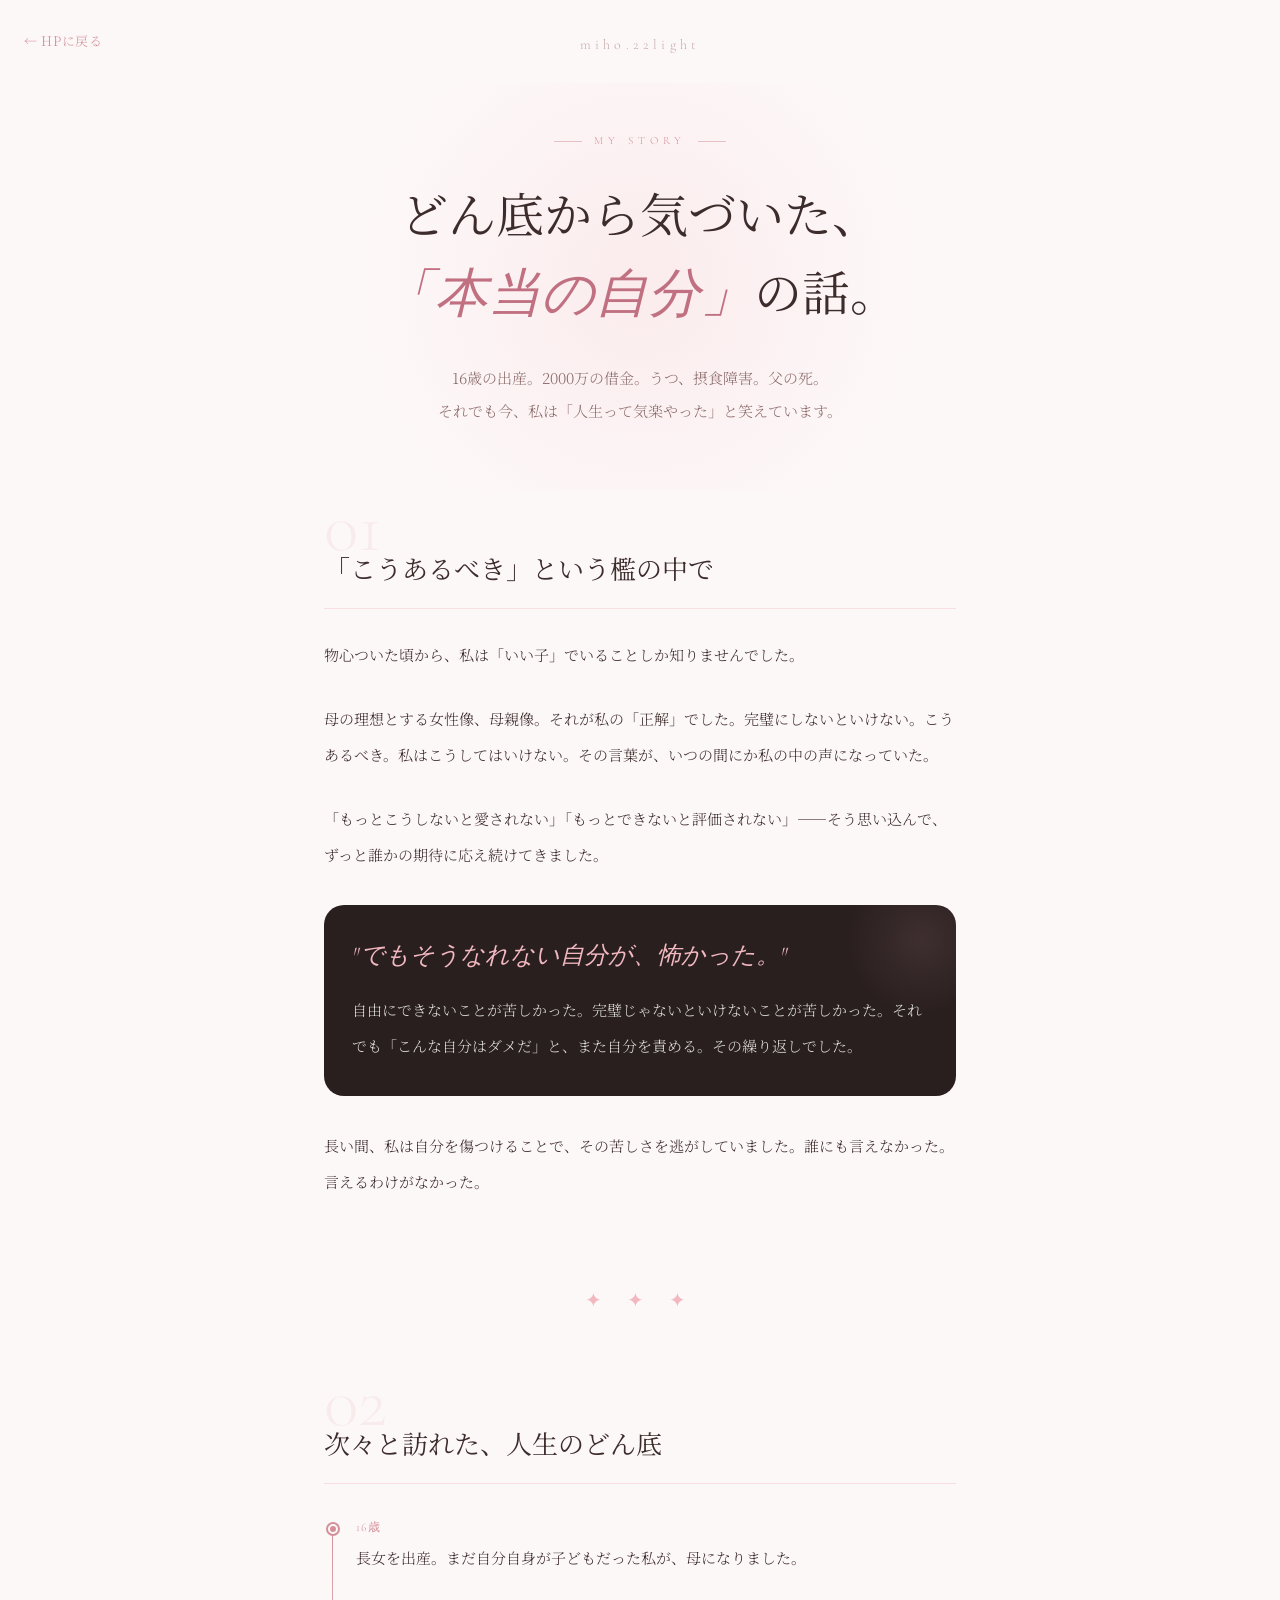
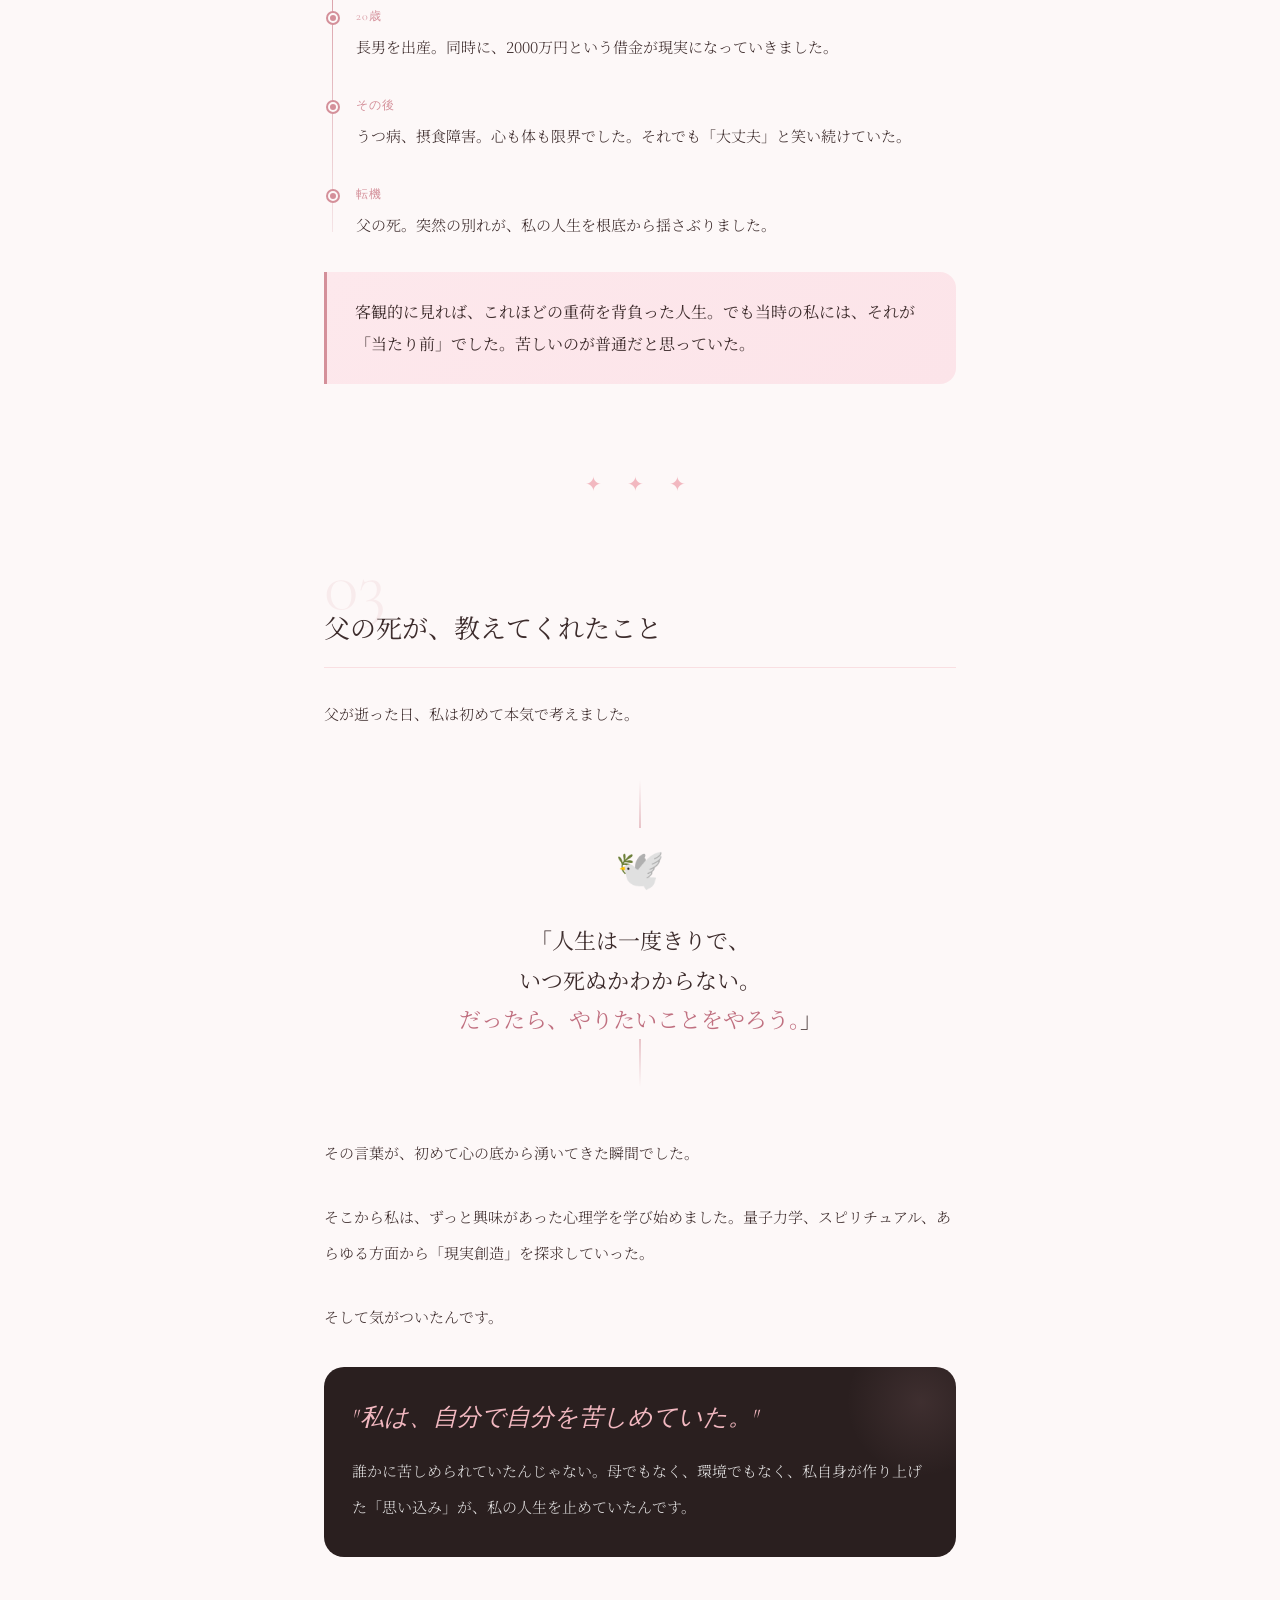
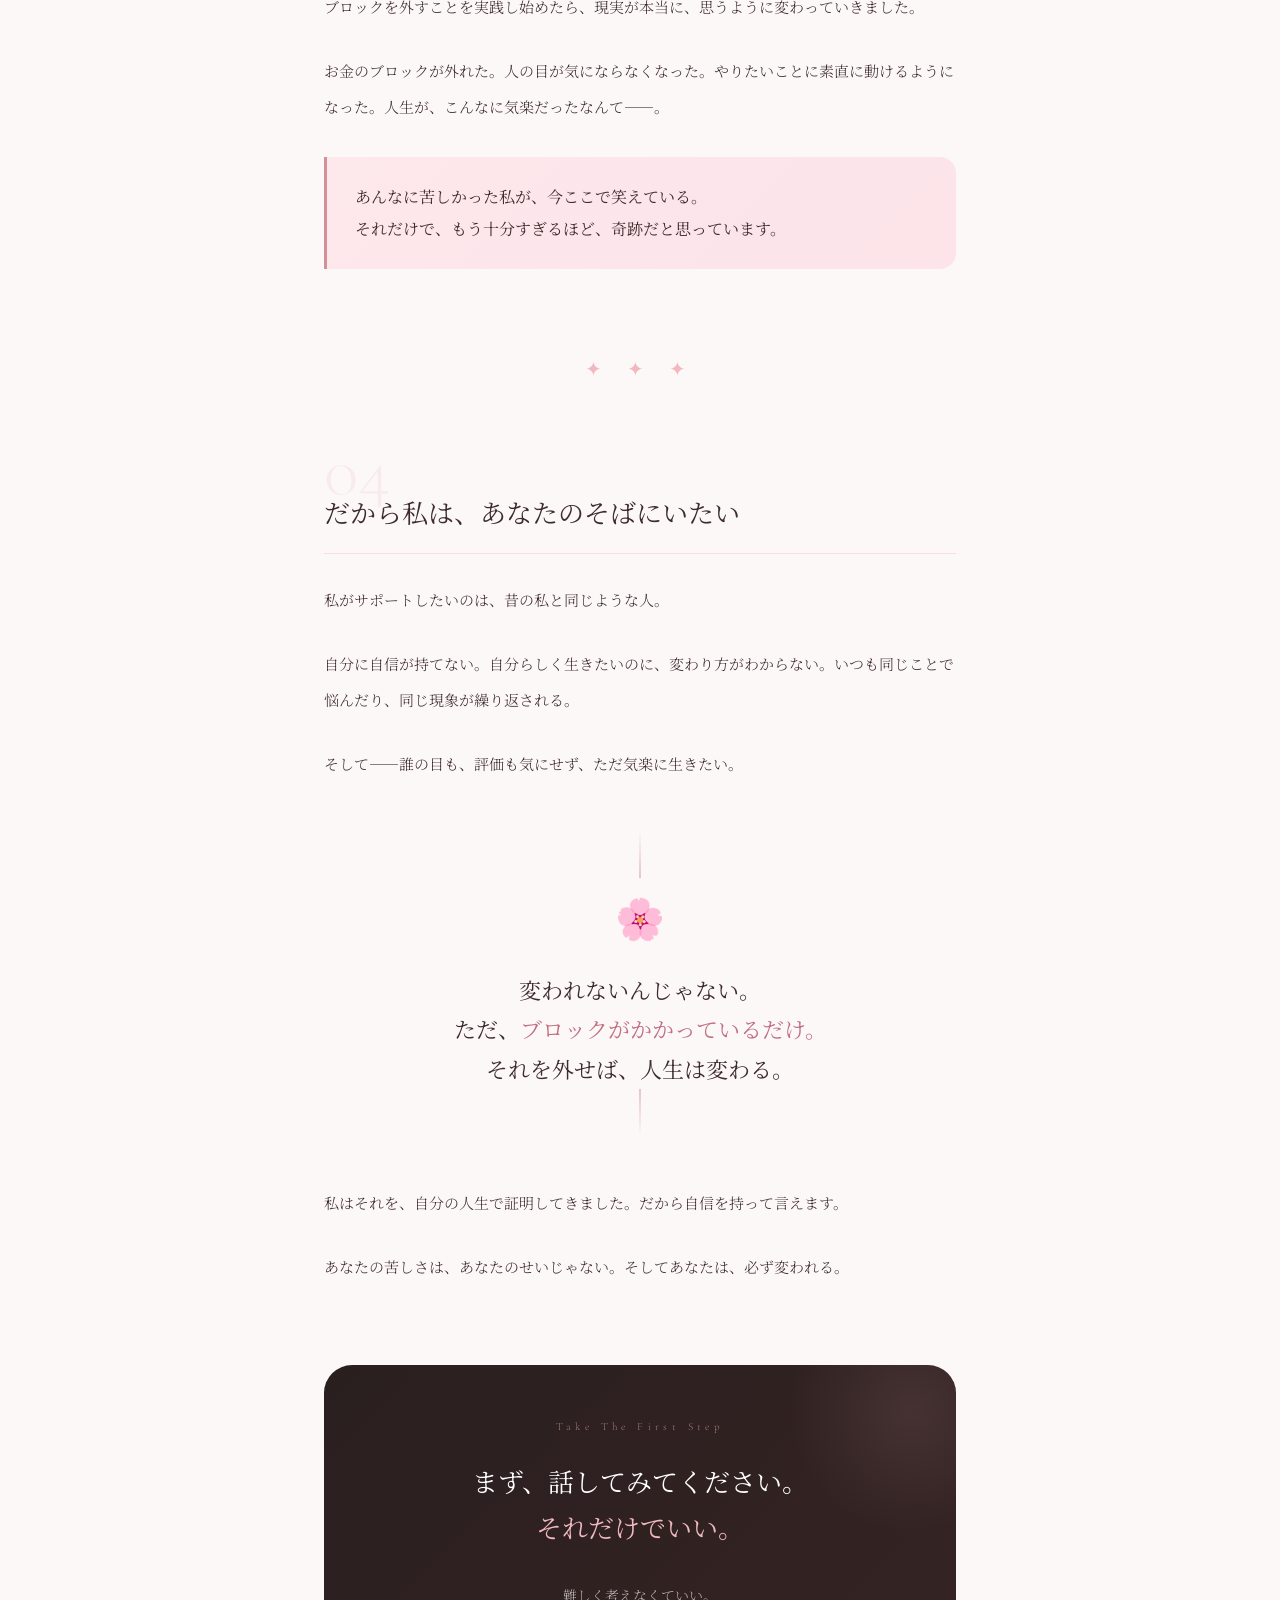
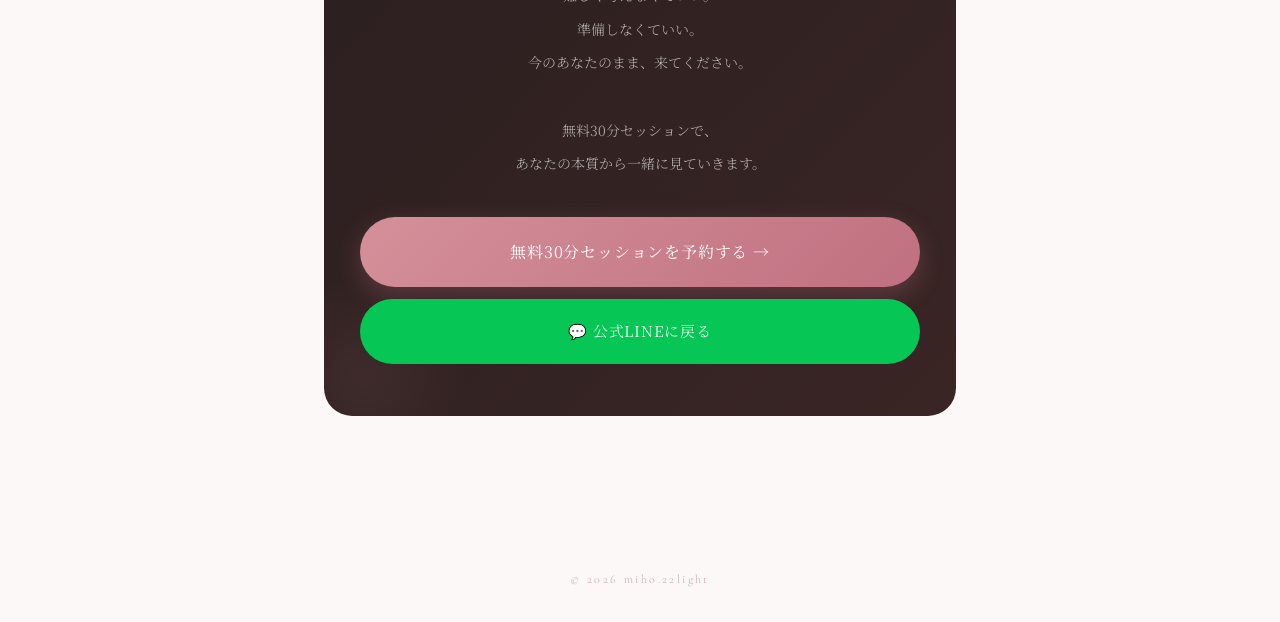
==== about.html @ 36dff0ec "add: about・session・closing・フォームURL設定" ====
<!DOCTYPE html>
<html lang="ja">
<head>
  <meta charset="UTF-8">
  <meta name="viewport" content="width=device-width, initial-scale=1.0">
  <title>私について｜miho.22light</title>
  <link rel="preconnect" href="https://fonts.googleapis.com">
  <link rel="preconnect" href="https://fonts.gstatic.com" crossorigin>
  <link href="https://fonts.googleapis.com/css2?family=Cormorant+Garamond:ital,wght@0,300;0,400;1,300;1,400&family=Noto+Serif+JP:wght@300;400;500&display=swap" rel="stylesheet">
  <style>
    :root {
      --pink-main: #F2B8C0;
      --pink-pale: #FDE8EC;
      --pink-dusty: #D4909A;
      --pink-deep: #C07080;
      --off-white: #FDF8F8;
      --text-main: #3D2C2C;
      --text-sub: #8C6B6B;
      --text-light: #C4A8A8;
      --white: #FFFFFF;
      --dark: #2A1F1F;
      --font-jp: 'Noto Serif JP', serif;
      --font-en: 'Cormorant Garamond', serif;
    }

    *, *::before, *::after { box-sizing: border-box; margin: 0; padding: 0; }
    html { scroll-behavior: smooth; }

    body {
      font-family: var(--font-jp);
      background: var(--off-white);
      color: var(--text-main);
      line-height: 1.9;
      font-weight: 300;
      overflow-x: hidden;
    }

    /* ===== ヘッダー ===== */
    .site-header {
      text-align: center;
      padding: 32px 24px 24px;
      position: relative;
    }
    .site-logo {
      font-family: var(--font-en);
      font-size: 14px;
      letter-spacing: 0.3em;
      color: var(--text-light);
    }
    .back-btn {
      position: absolute;
      left: 24px;
      top: 50%;
      transform: translateY(-50%);
      font-size: 13px;
      color: var(--pink-dusty);
      text-decoration: none;
      letter-spacing: 0.05em;
      transition: opacity 0.2s;
    }
    .back-btn:hover { opacity: 0.7; }

    /* ===== ヒーロー ===== */
    .hero {
      text-align: center;
      padding: 48px 24px 64px;
      position: relative;
      overflow: hidden;
    }
    .hero::before {
      content: '';
      position: absolute;
      top: -100px;
      left: 50%;
      transform: translateX(-50%);
      width: 600px;
      height: 600px;
      background: radial-gradient(circle, rgba(242,184,192,0.2) 0%, transparent 65%);
      border-radius: 50%;
      pointer-events: none;
    }
    .hero-en {
      font-family: var(--font-en);
      font-size: 11px;
      letter-spacing: 0.45em;
      color: var(--pink-dusty);
      text-transform: uppercase;
      display: flex;
      align-items: center;
      justify-content: center;
      gap: 12px;
      margin-bottom: 24px;
      opacity: 0;
      animation: fadeUp 0.8s ease 0.2s forwards;
    }
    .hero-en::before, .hero-en::after {
      content: '';
      display: block;
      width: 28px;
      height: 1px;
      background: var(--pink-dusty);
      opacity: 0.5;
    }
    .hero-title {
      font-size: clamp(28px, 7vw, 48px);
      font-weight: 400;
      line-height: 1.6;
      color: var(--text-main);
      margin-bottom: 24px;
      opacity: 0;
      animation: fadeUp 0.8s ease 0.4s forwards;
    }
    .hero-title em {
      font-style: italic;
      font-family: var(--font-en);
      color: var(--pink-deep);
      font-size: 1.1em;
    }
    .hero-sub {
      font-size: 15px;
      color: var(--text-sub);
      line-height: 2.2;
      max-width: 480px;
      margin: 0 auto;
      opacity: 0;
      animation: fadeUp 0.8s ease 0.6s forwards;
    }

    /* ===== メインコンテンツ ===== */
    .main {
      max-width: 680px;
      margin: 0 auto;
      padding: 0 24px 80px;
    }

    /* ===== チャプター ===== */
    .chapter {
      margin-bottom: 80px;
      opacity: 0;
      transform: translateY(24px);
      transition: opacity 0.8s ease, transform 0.8s ease;
    }
    .chapter.visible {
      opacity: 1;
      transform: translateY(0);
    }

    .chapter-label {
      font-family: var(--font-en);
      font-size: 10px;
      letter-spacing: 0.4em;
      color: var(--text-light);
      text-transform: uppercase;
      margin-bottom: 8px;
      display: block;
    }
    .chapter-num {
      font-family: var(--font-en);
      font-size: 72px;
      font-weight: 300;
      color: rgba(212,144,154,0.12);
      line-height: 1;
      margin-bottom: -16px;
      display: block;
    }
    .chapter-title {
      font-size: clamp(18px, 4vw, 26px);
      font-weight: 400;
      color: var(--text-main);
      line-height: 1.6;
      margin-bottom: 28px;
      padding-bottom: 20px;
      border-bottom: 1px solid rgba(242,184,192,0.4);
    }

    /* ===== 本文 ===== */
    .story-text {
      font-size: 15px;
      color: var(--text-main);
      line-height: 2.4;
      font-weight: 300;
    }
    .story-text p {
      margin-bottom: 28px;
    }
    .story-text p:last-child { margin-bottom: 0; }

    /* ===== 強調ブロック ===== */
    .highlight-block {
      background: linear-gradient(135deg, var(--pink-pale), #fce4e9);
      border-left: 3px solid var(--pink-dusty);
      border-radius: 0 16px 16px 0;
      padding: 24px 28px;
      margin: 32px 0;
      font-size: 16px;
      color: var(--text-main);
      line-height: 2;
      font-weight: 400;
    }

    /* ===== 暗い強調 ===== */
    .dark-block {
      background: var(--dark);
      border-radius: 20px;
      padding: 32px 28px;
      margin: 32px 0;
      color: rgba(255,255,255,0.85);
      font-size: 15px;
      line-height: 2.4;
      position: relative;
      overflow: hidden;
    }
    .dark-block::before {
      content: '';
      position: absolute;
      top: -40px;
      right: -40px;
      width: 150px;
      height: 150px;
      background: radial-gradient(circle, rgba(242,184,192,0.1) 0%, transparent 70%);
      border-radius: 50%;
    }
    .dark-block-quote {
      font-family: var(--font-en);
      font-style: italic;
      font-size: clamp(18px, 4vw, 24px);
      color: var(--pink-main);
      line-height: 1.6;
      margin-bottom: 16px;
      display: block;
    }

    /* ===== 転換点 ===== */
    .turning-point {
      text-align: center;
      padding: 48px 24px;
      margin: 48px 0;
      position: relative;
    }
    .turning-point::before {
      content: '';
      position: absolute;
      top: 0;
      left: 50%;
      transform: translateX(-50%);
      width: 1px;
      height: 48px;
      background: linear-gradient(to bottom, transparent, var(--pink-dusty));
    }
    .turning-point::after {
      content: '';
      position: absolute;
      bottom: 0;
      left: 50%;
      transform: translateX(-50%);
      width: 1px;
      height: 48px;
      background: linear-gradient(to top, transparent, var(--pink-dusty));
    }
    .turning-emoji {
      font-size: 40px;
      margin-bottom: 16px;
      display: block;
    }
    .turning-text {
      font-size: clamp(16px, 3.5vw, 22px);
      font-weight: 400;
      color: var(--text-main);
      line-height: 1.8;
    }
    .turning-text em {
      color: var(--pink-deep);
      font-style: normal;
    }

    /* ===== タイムライン ===== */
    .timeline {
      position: relative;
      padding-left: 32px;
      margin: 32px 0;
    }
    .timeline::before {
      content: '';
      position: absolute;
      left: 8px;
      top: 8px;
      bottom: 8px;
      width: 1px;
      background: linear-gradient(to bottom, var(--pink-dusty), rgba(212,144,154,0.2));
    }
    .timeline-item {
      position: relative;
      margin-bottom: 32px;
    }
    .timeline-item::before {
      content: '';
      position: absolute;
      left: -28px;
      top: 8px;
      width: 10px;
      height: 10px;
      border-radius: 50%;
      background: var(--pink-dusty);
      border: 2px solid var(--off-white);
      box-shadow: 0 0 0 2px var(--pink-dusty);
    }
    .timeline-age {
      font-family: var(--font-en);
      font-size: 12px;
      letter-spacing: 0.1em;
      color: var(--pink-dusty);
      margin-bottom: 4px;
    }
    .timeline-text {
      font-size: 15px;
      color: var(--text-main);
      line-height: 2;
    }

    /* ===== ミッションセクション ===== */
    .mission-section {
      background: linear-gradient(135deg, var(--dark), #3a2525);
      border-radius: 28px;
      padding: 52px 36px;
      text-align: center;
      margin-bottom: 40px;
      position: relative;
      overflow: hidden;
    }
    .mission-section::before {
      content: '';
      position: absolute;
      top: -80px;
      right: -80px;
      width: 250px;
      height: 250px;
      background: radial-gradient(circle, rgba(242,184,192,0.1) 0%, transparent 70%);
      border-radius: 50%;
    }
    .mission-section::after {
      content: '';
      position: absolute;
      bottom: -60px;
      left: -60px;
      width: 200px;
      height: 200px;
      background: radial-gradient(circle, rgba(212,144,154,0.08) 0%, transparent 70%);
      border-radius: 50%;
    }
    .mission-en {
      font-family: var(--font-en);
      font-size: 11px;
      letter-spacing: 0.4em;
      color: var(--pink-main);
      opacity: 0.6;
      margin-bottom: 20px;
      display: block;
    }
    .mission-title {
      font-size: clamp(18px, 4vw, 26px);
      font-weight: 400;
      color: white;
      line-height: 1.8;
      margin-bottom: 28px;
    }
    .mission-title em {
      color: var(--pink-main);
      font-style: normal;
    }
    .mission-text {
      font-size: 14px;
      color: rgba(255,255,255,0.65);
      line-height: 2.4;
      margin-bottom: 36px;
    }

    /* ===== CTA ===== */
    .btn-primary {
      display: block;
      width: 100%;
      background: linear-gradient(135deg, var(--pink-dusty), var(--pink-deep));
      color: white;
      padding: 20px 32px;
      border-radius: 50px;
      font-size: 16px;
      font-weight: 400;
      border: none;
      cursor: pointer;
      transition: all 0.3s ease;
      text-decoration: none;
      letter-spacing: 0.05em;
      box-shadow: 0 8px 24px rgba(192,112,128,0.3);
      position: relative;
      z-index: 1;
    }
    .btn-primary:hover {
      transform: translateY(-2px);
      box-shadow: 0 12px 32px rgba(192,112,128,0.4);
    }
    .btn-line {
      display: block;
      width: 100%;
      background: #06C755;
      color: white;
      padding: 18px 32px;
      border-radius: 50px;
      font-size: 15px;
      border: none;
      cursor: pointer;
      transition: all 0.3s;
      margin-top: 12px;
      text-decoration: none;
      letter-spacing: 0.05em;
      position: relative;
      z-index: 1;
    }
    .btn-line:hover { background: #05b84d; transform: translateY(-1px); }

    /* ===== 区切り ===== */
    .divider {
      text-align: center;
      margin: 48px 0;
      color: var(--pink-main);
      font-size: 20px;
      letter-spacing: 0.5em;
    }

    /* ===== フッター ===== */
    .footer {
      text-align: center;
      padding: 32px 0;
      font-family: var(--font-en);
      font-size: 12px;
      letter-spacing: 0.2em;
      color: var(--text-light);
    }

    /* ===== アニメーション ===== */
    @keyframes fadeUp {
      from { opacity: 0; transform: translateY(16px); }
      to { opacity: 1; transform: translateY(0); }
    }
  </style>
</head>
<body>

  <header class="site-header">
    <a href="https://miho22light.vercel.app" class="back-btn">← HPに戻る</a>
    <div class="site-logo">miho.22light</div>
  </header>

  <!-- ヒーロー -->
  <div class="hero">
    <div class="hero-en">My Story</div>
    <h1 class="hero-title">
      どん底から気づいた、<br>
      <em>「本当の自分」</em>の話。
    </h1>
    <p class="hero-sub">
      16歳の出産。2000万の借金。うつ、摂食障害。父の死。<br>
      それでも今、私は「人生って気楽やった」と笑えています。
    </p>
  </div>

  <main class="main">

    <!-- Chapter 1 -->
    <div class="chapter">
      <span class="chapter-num">01</span>
      <h2 class="chapter-title">「こうあるべき」という檻の中で</h2>
      <div class="story-text">
        <p>物心ついた頃から、私は「いい子」でいることしか知りませんでした。</p>
        <p>母の理想とする女性像、母親像。それが私の「正解」でした。完璧にしないといけない。こうあるべき。私はこうしてはいけない。その言葉が、いつの間にか私の中の声になっていた。</p>
        <p>「もっとこうしないと愛されない」「もっとできないと評価されない」——そう思い込んで、ずっと誰かの期待に応え続けてきました。</p>
      </div>

      <div class="dark-block">
        <span class="dark-block-quote">"でもそうなれない自分が、怖かった。"</span>
        自由にできないことが苦しかった。完璧じゃないといけないことが苦しかった。それでも「こんな自分はダメだ」と、また自分を責める。その繰り返しでした。
      </div>

      <div class="story-text">
        <p>長い間、私は自分を傷つけることで、その苦しさを逃がしていました。誰にも言えなかった。言えるわけがなかった。</p>
      </div>
    </div>

    <div class="divider">✦ ✦ ✦</div>

    <!-- タイムライン -->
    <div class="chapter">
      <span class="chapter-num">02</span>
      <h2 class="chapter-title">次々と訪れた、人生のどん底</h2>

      <div class="timeline">
        <div class="timeline-item">
          <div class="timeline-age">16歳</div>
          <div class="timeline-text">長女を出産。まだ自分自身が子どもだった私が、母になりました。</div>
        </div>
        <div class="timeline-item">
          <div class="timeline-age">20歳</div>
          <div class="timeline-text">長男を出産。同時に、2000万円という借金が現実になっていきました。</div>
        </div>
        <div class="timeline-item">
          <div class="timeline-age">その後</div>
          <div class="timeline-text">うつ病、摂食障害。心も体も限界でした。それでも「大丈夫」と笑い続けていた。</div>
        </div>
        <div class="timeline-item">
          <div class="timeline-age">転機</div>
          <div class="timeline-text">父の死。突然の別れが、私の人生を根底から揺さぶりました。</div>
        </div>
      </div>

      <div class="highlight-block">
        客観的に見れば、これほどの重荷を背負った人生。でも当時の私には、それが「当たり前」でした。苦しいのが普通だと思っていた。
      </div>
    </div>

    <div class="divider">✦ ✦ ✦</div>

    <!-- Chapter 3 転換点 -->
    <div class="chapter">
      <span class="chapter-num">03</span>
      <h2 class="chapter-title">父の死が、教えてくれたこと</h2>

      <div class="story-text">
        <p>父が逝った日、私は初めて本気で考えました。</p>
      </div>

      <div class="turning-point">
        <span class="turning-emoji">🕊️</span>
        <p class="turning-text">
          「人生は一度きりで、<br>
          いつ死ぬかわからない。<br>
          <em>だったら、やりたいことをやろう。</em>」
        </p>
      </div>

      <div class="story-text">
        <p>その言葉が、初めて心の底から湧いてきた瞬間でした。</p>
        <p>そこから私は、ずっと興味があった心理学を学び始めました。量子力学、スピリチュアル、あらゆる方面から「現実創造」を探求していった。</p>
        <p>そして気がついたんです。</p>
      </div>

      <div class="dark-block">
        <span class="dark-block-quote">"私は、自分で自分を苦しめていた。"</span>
        誰かに苦しめられていたんじゃない。母でもなく、環境でもなく、私自身が作り上げた「思い込み」が、私の人生を止めていたんです。
      </div>

      <div class="story-text">
        <p>ブロックを外すことを実践し始めたら、現実が本当に、思うように変わっていきました。</p>
        <p>お金のブロックが外れた。人の目が気にならなくなった。やりたいことに素直に動けるようになった。人生が、こんなに気楽だったなんて——。</p>
      </div>

      <div class="highlight-block">
        あんなに苦しかった私が、今ここで笑えている。<br>
        それだけで、もう十分すぎるほど、奇跡だと思っています。
      </div>
    </div>

    <div class="divider">✦ ✦ ✦</div>

    <!-- Chapter 4 ミッション -->
    <div class="chapter">
      <span class="chapter-num">04</span>
      <h2 class="chapter-title">だから私は、あなたのそばにいたい</h2>

      <div class="story-text">
        <p>私がサポートしたいのは、昔の私と同じような人。</p>
        <p>自分に自信が持てない。自分らしく生きたいのに、変わり方がわからない。いつも同じことで悩んだり、同じ現象が繰り返される。</p>
        <p>そして——誰の目も、評価も気にせず、ただ気楽に生きたい。</p>
      </div>

      <div class="turning-point">
        <span class="turning-emoji">🌸</span>
        <p class="turning-text">
          変われないんじゃない。<br>
          ただ、<em>ブロックがかかっているだけ。</em><br>
          それを外せば、人生は変わる。
        </p>
      </div>

      <div class="story-text">
        <p>私はそれを、自分の人生で証明してきました。だから自信を持って言えます。</p>
        <p>あなたの苦しさは、あなたのせいじゃない。そしてあなたは、必ず変われる。</p>
      </div>
    </div>

    <!-- ミッションCTA -->
    <div class="mission-section chapter">
      <span class="mission-en">Take The First Step</span>
      <h2 class="mission-title">
        まず、話してみてください。<br>
        <em>それだけでいい。</em>
      </h2>
      <p class="mission-text">
        難しく考えなくていい。<br>
        準備しなくていい。<br>
        今のあなたのまま、来てください。<br><br>
        無料30分セッションで、<br>
        あなたの本質から一緒に見ていきます。
      </p>
      <a href="https://lin.ee/6vgyrrP" class="btn-primary">無料30分セッションを予約する →</a>
      <a href="https://lin.ee/6vgyrrP" class="btn-line">💬 公式LINEに戻る</a>
    </div>

  </main>

  <footer class="footer">© 2026 miho.22light</footer>

  <script>
    // スクロールアニメーション
    const chapters = document.querySelectorAll('.chapter');
    const observer = new IntersectionObserver((entries) => {
      entries.forEach(entry => {
        if (entry.isIntersecting) {
          entry.target.classList.add('visible');
        }
      });
    }, { threshold: 0.1 });
    chapters.forEach(c => observer.observe(c));
  </script>

</body>
</html>
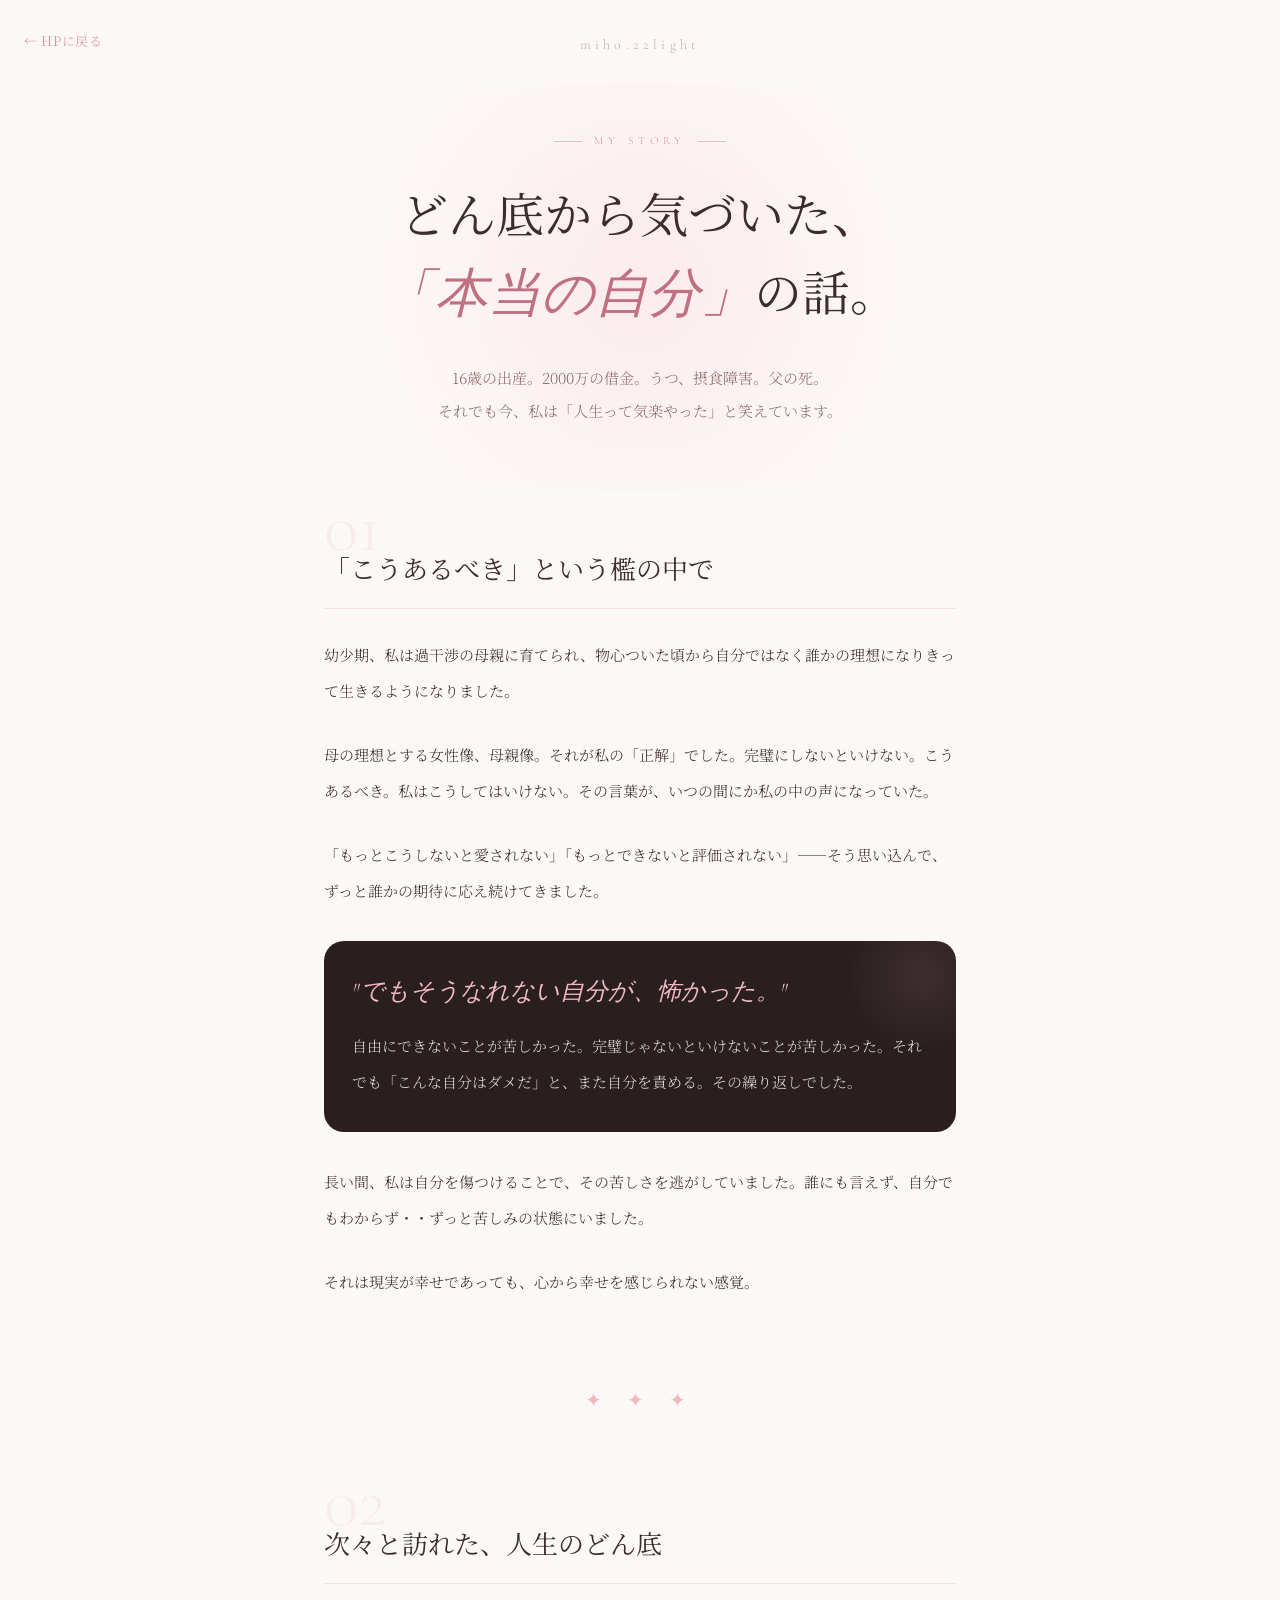
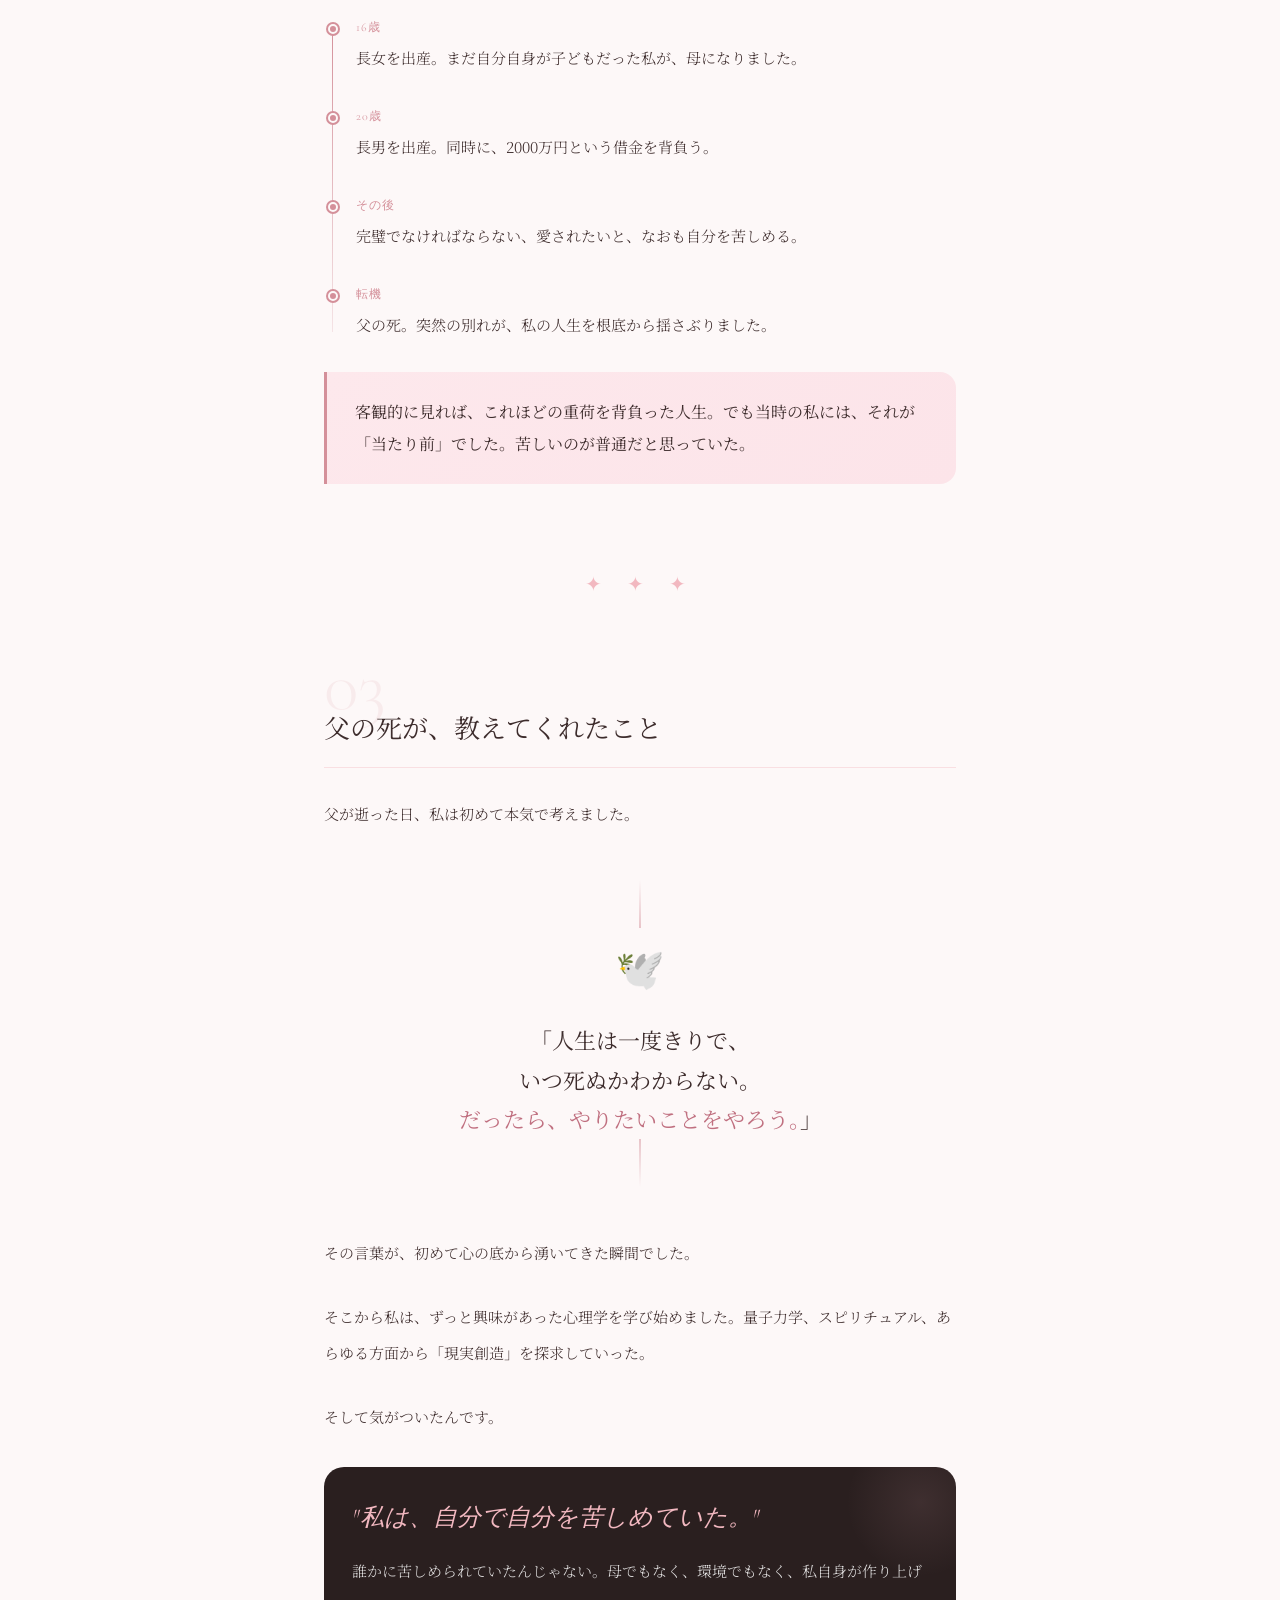
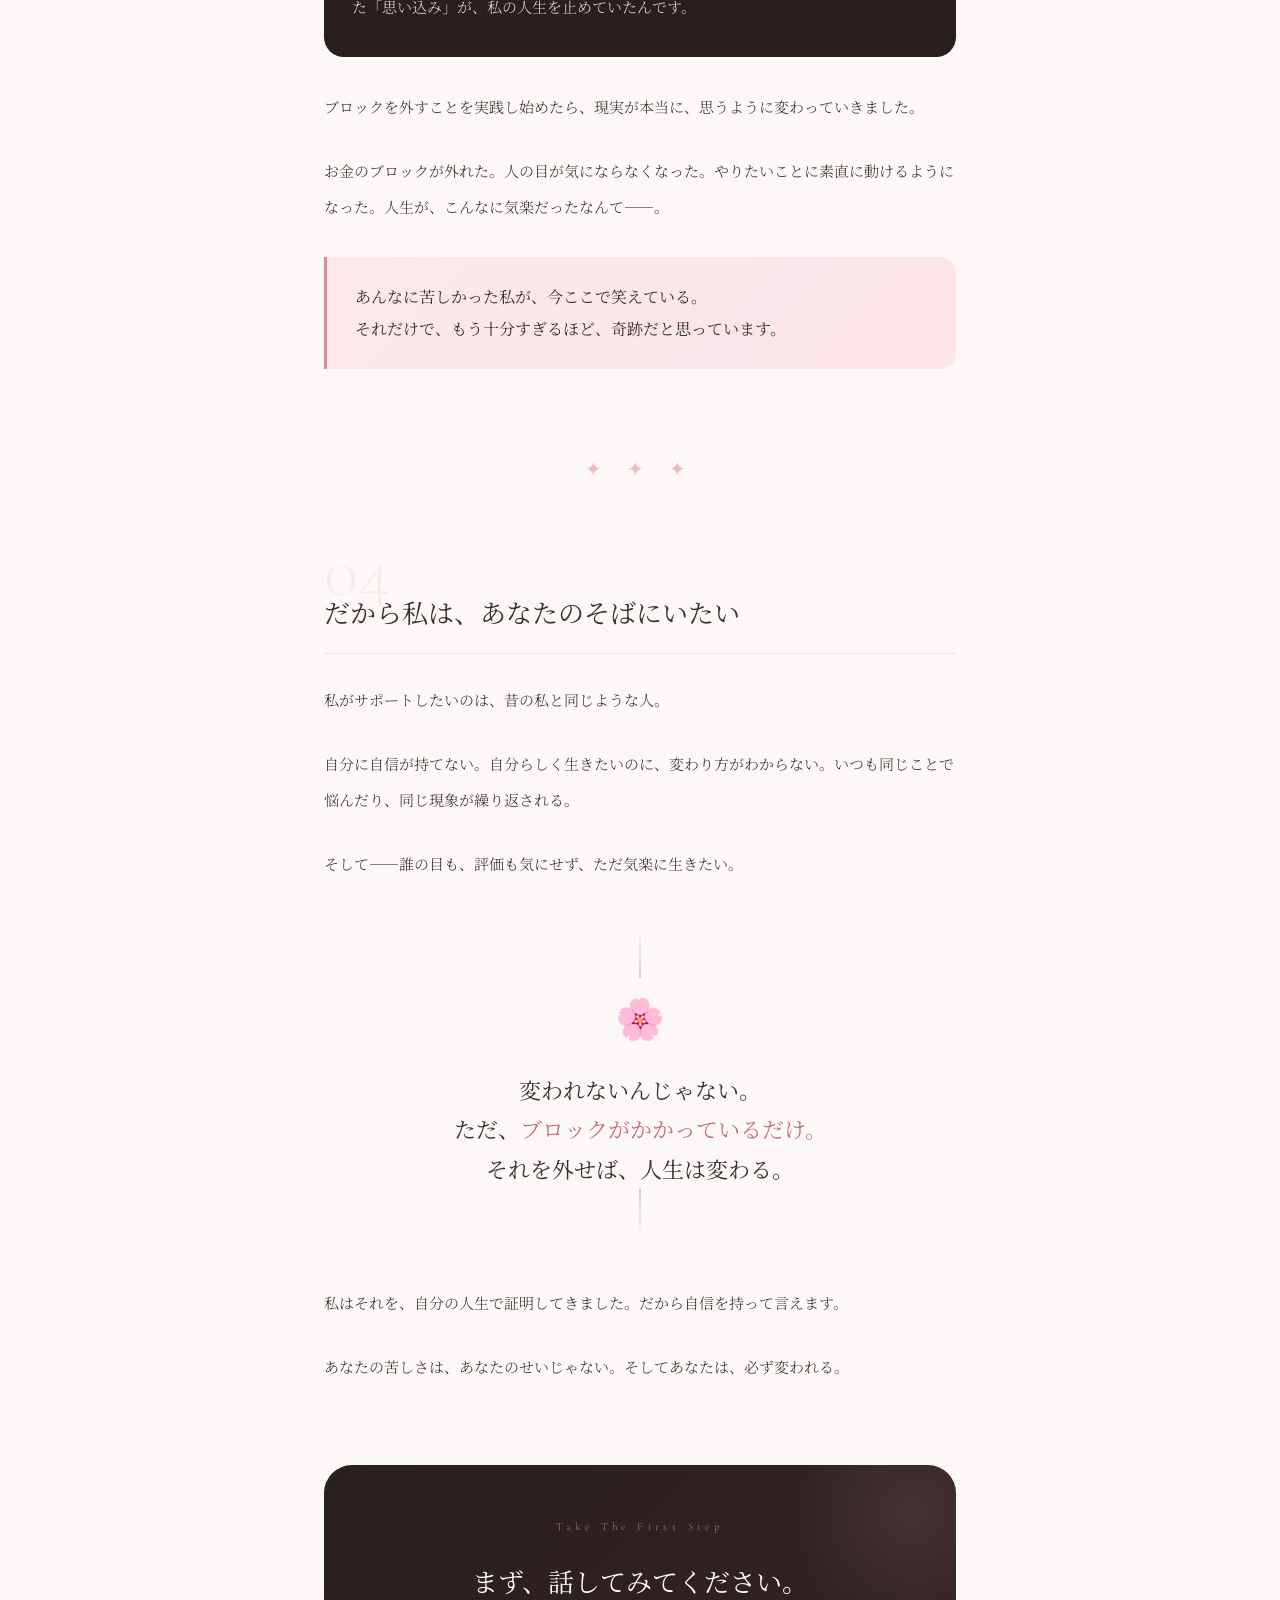
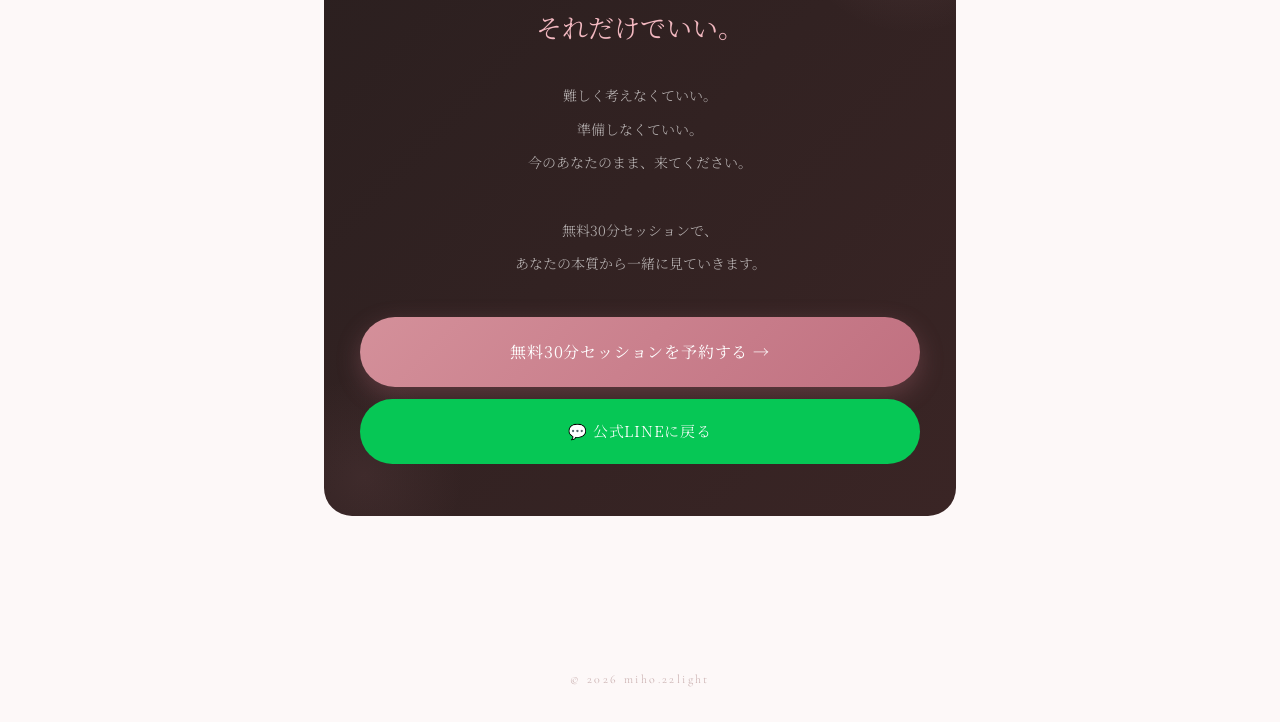
==== commit d00c9215: "fix: aboutページ文章修正" ====
--- a/about.html
+++ b/about.html
@@ -469,7 +469,7 @@
       <span class="chapter-num">01</span>
       <h2 class="chapter-title">「こうあるべき」という檻の中で</h2>
       <div class="story-text">
-        <p>物心ついた頃から、私は「いい子」でいることしか知りませんでした。</p>
+        <p>幼少期、私は過干渉の母親に育てられ、物心ついた頃から自分ではなく誰かの理想になりきって生きるようになりました。</p>
         <p>母の理想とする女性像、母親像。それが私の「正解」でした。完璧にしないといけない。こうあるべき。私はこうしてはいけない。その言葉が、いつの間にか私の中の声になっていた。</p>
         <p>「もっとこうしないと愛されない」「もっとできないと評価されない」——そう思い込んで、ずっと誰かの期待に応え続けてきました。</p>
       </div>
@@ -480,7 +480,8 @@
       </div>
 
       <div class="story-text">
-        <p>長い間、私は自分を傷つけることで、その苦しさを逃がしていました。誰にも言えなかった。言えるわけがなかった。</p>
+        <p>長い間、私は自分を傷つけることで、その苦しさを逃がしていました。誰にも言えず、自分でもわからず・・ずっと苦しみの状態にいました。</p>
+        <p>それは現実が幸せであっても、心から幸せを感じられない感覚。</p>
       </div>
     </div>
 
@@ -498,11 +499,11 @@
         </div>
         <div class="timeline-item">
           <div class="timeline-age">20歳</div>
-          <div class="timeline-text">長男を出産。同時に、2000万円という借金が現実になっていきました。</div>
+          <div class="timeline-text">長男を出産。同時に、2000万円という借金を背負う。</div>
         </div>
         <div class="timeline-item">
           <div class="timeline-age">その後</div>
-          <div class="timeline-text">うつ病、摂食障害。心も体も限界でした。それでも「大丈夫」と笑い続けていた。</div>
+          <div class="timeline-text">完璧でなければならない、愛されたいと、なおも自分を苦しめる。</div>
         </div>
         <div class="timeline-item">
           <div class="timeline-age">転機</div>
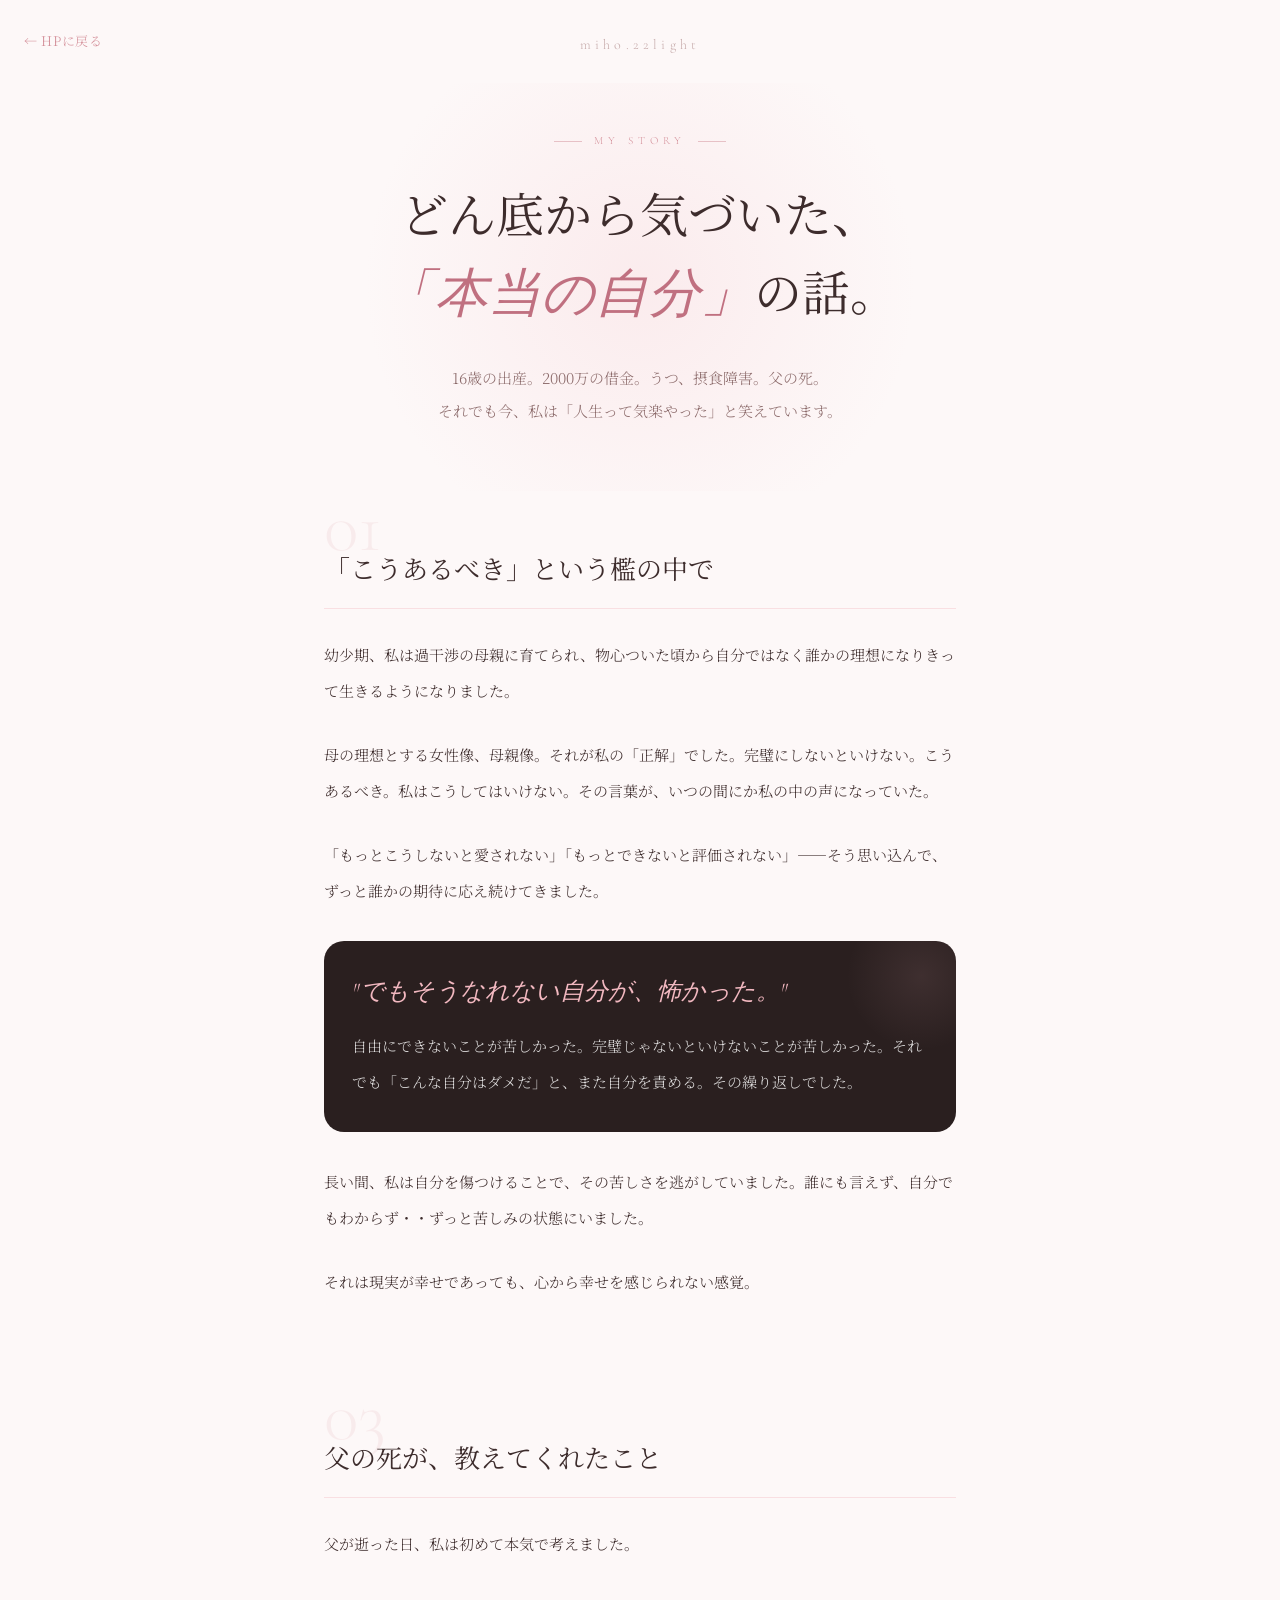
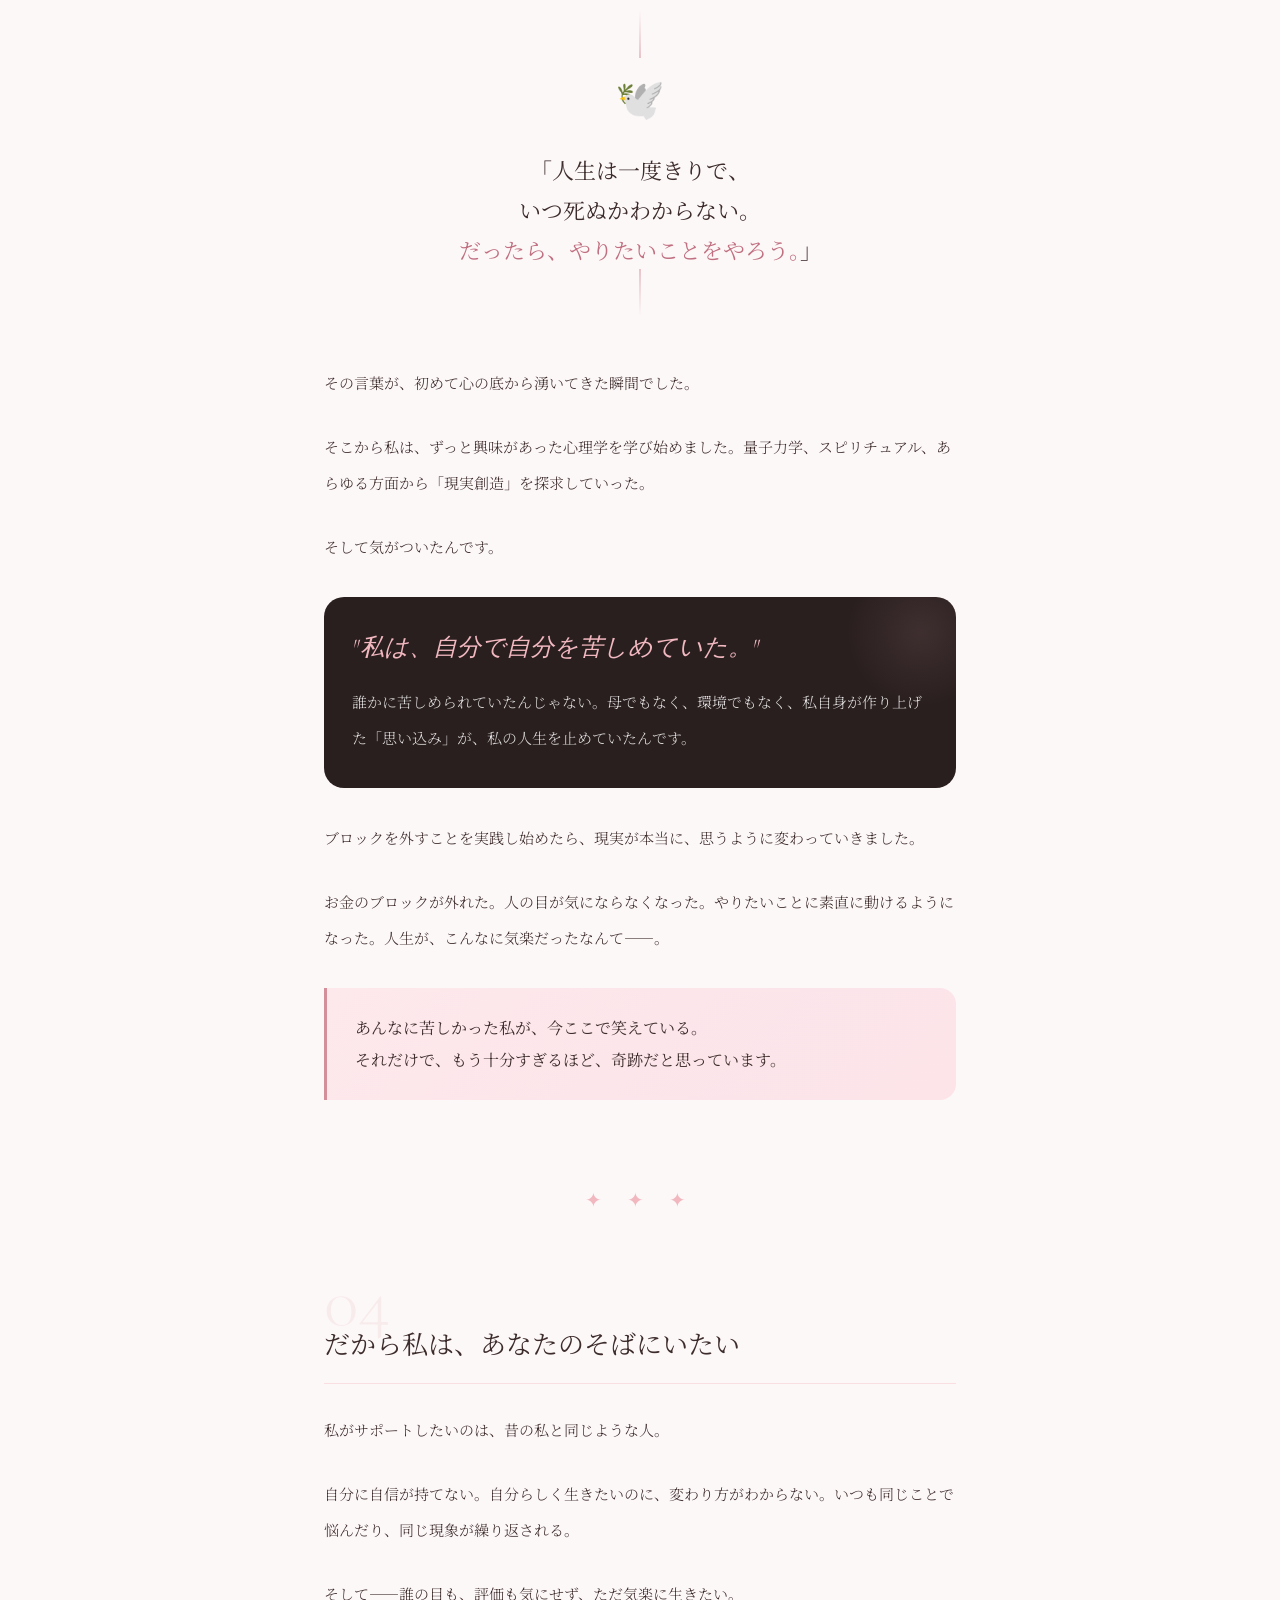
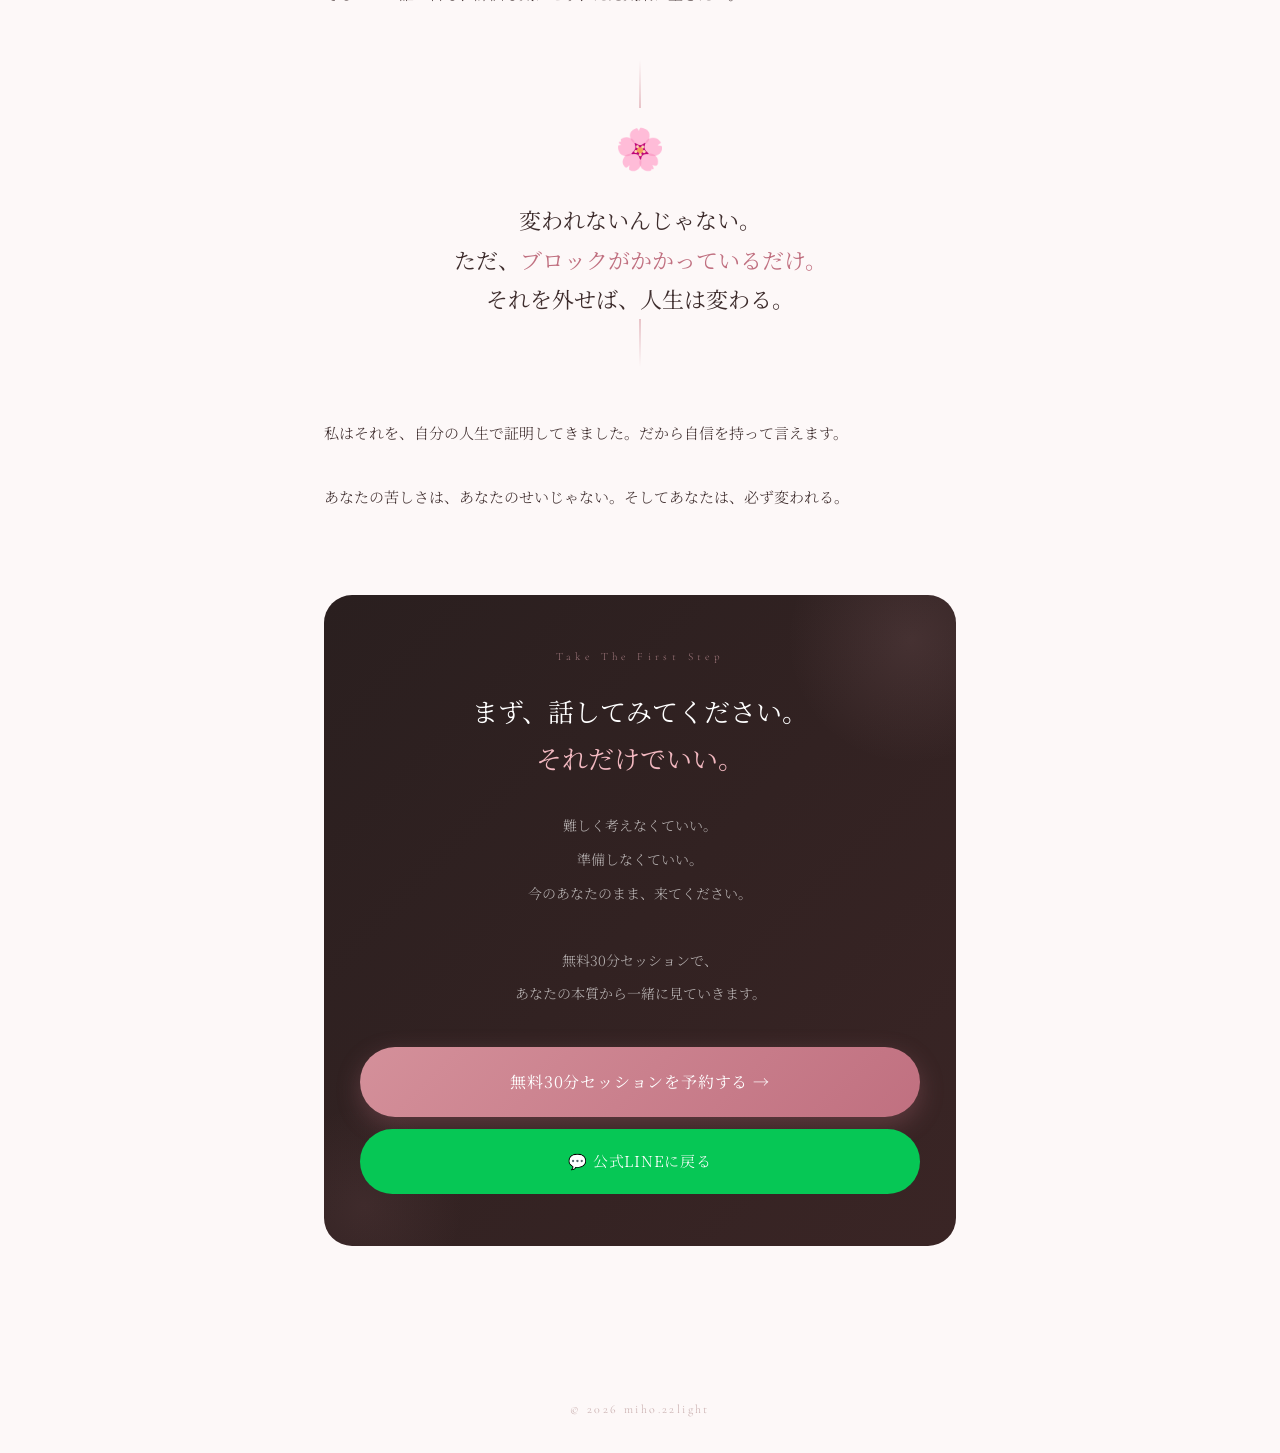
==== commit 0f6395bb: "fix: aboutページ修正" ====
--- a/about.html
+++ b/about.html
@@ -485,38 +485,6 @@
       </div>
     </div>
 
-    <div class="divider">✦ ✦ ✦</div>
-
-    <!-- タイムライン -->
-    <div class="chapter">
-      <span class="chapter-num">02</span>
-      <h2 class="chapter-title">次々と訪れた、人生のどん底</h2>
-
-      <div class="timeline">
-        <div class="timeline-item">
-          <div class="timeline-age">16歳</div>
-          <div class="timeline-text">長女を出産。まだ自分自身が子どもだった私が、母になりました。</div>
-        </div>
-        <div class="timeline-item">
-          <div class="timeline-age">20歳</div>
-          <div class="timeline-text">長男を出産。同時に、2000万円という借金を背負う。</div>
-        </div>
-        <div class="timeline-item">
-          <div class="timeline-age">その後</div>
-          <div class="timeline-text">完璧でなければならない、愛されたいと、なおも自分を苦しめる。</div>
-        </div>
-        <div class="timeline-item">
-          <div class="timeline-age">転機</div>
-          <div class="timeline-text">父の死。突然の別れが、私の人生を根底から揺さぶりました。</div>
-        </div>
-      </div>
-
-      <div class="highlight-block">
-        客観的に見れば、これほどの重荷を背負った人生。でも当時の私には、それが「当たり前」でした。苦しいのが普通だと思っていた。
-      </div>
-    </div>
-
-    <div class="divider">✦ ✦ ✦</div>
 
     <!-- Chapter 3 転換点 -->
     <div class="chapter">
@@ -600,7 +568,7 @@
         無料30分セッションで、<br>
         あなたの本質から一緒に見ていきます。
       </p>
-      <a href="https://lin.ee/6vgyrrP" class="btn-primary">無料30分セッションを予約する →</a>
+      <a href="https://forms.gle/Xd79tVTK33T2yRW7A" class="btn-primary">無料30分セッションを予約する →</a>
       <a href="https://lin.ee/6vgyrrP" class="btn-line">💬 公式LINEに戻る</a>
     </div>
 
